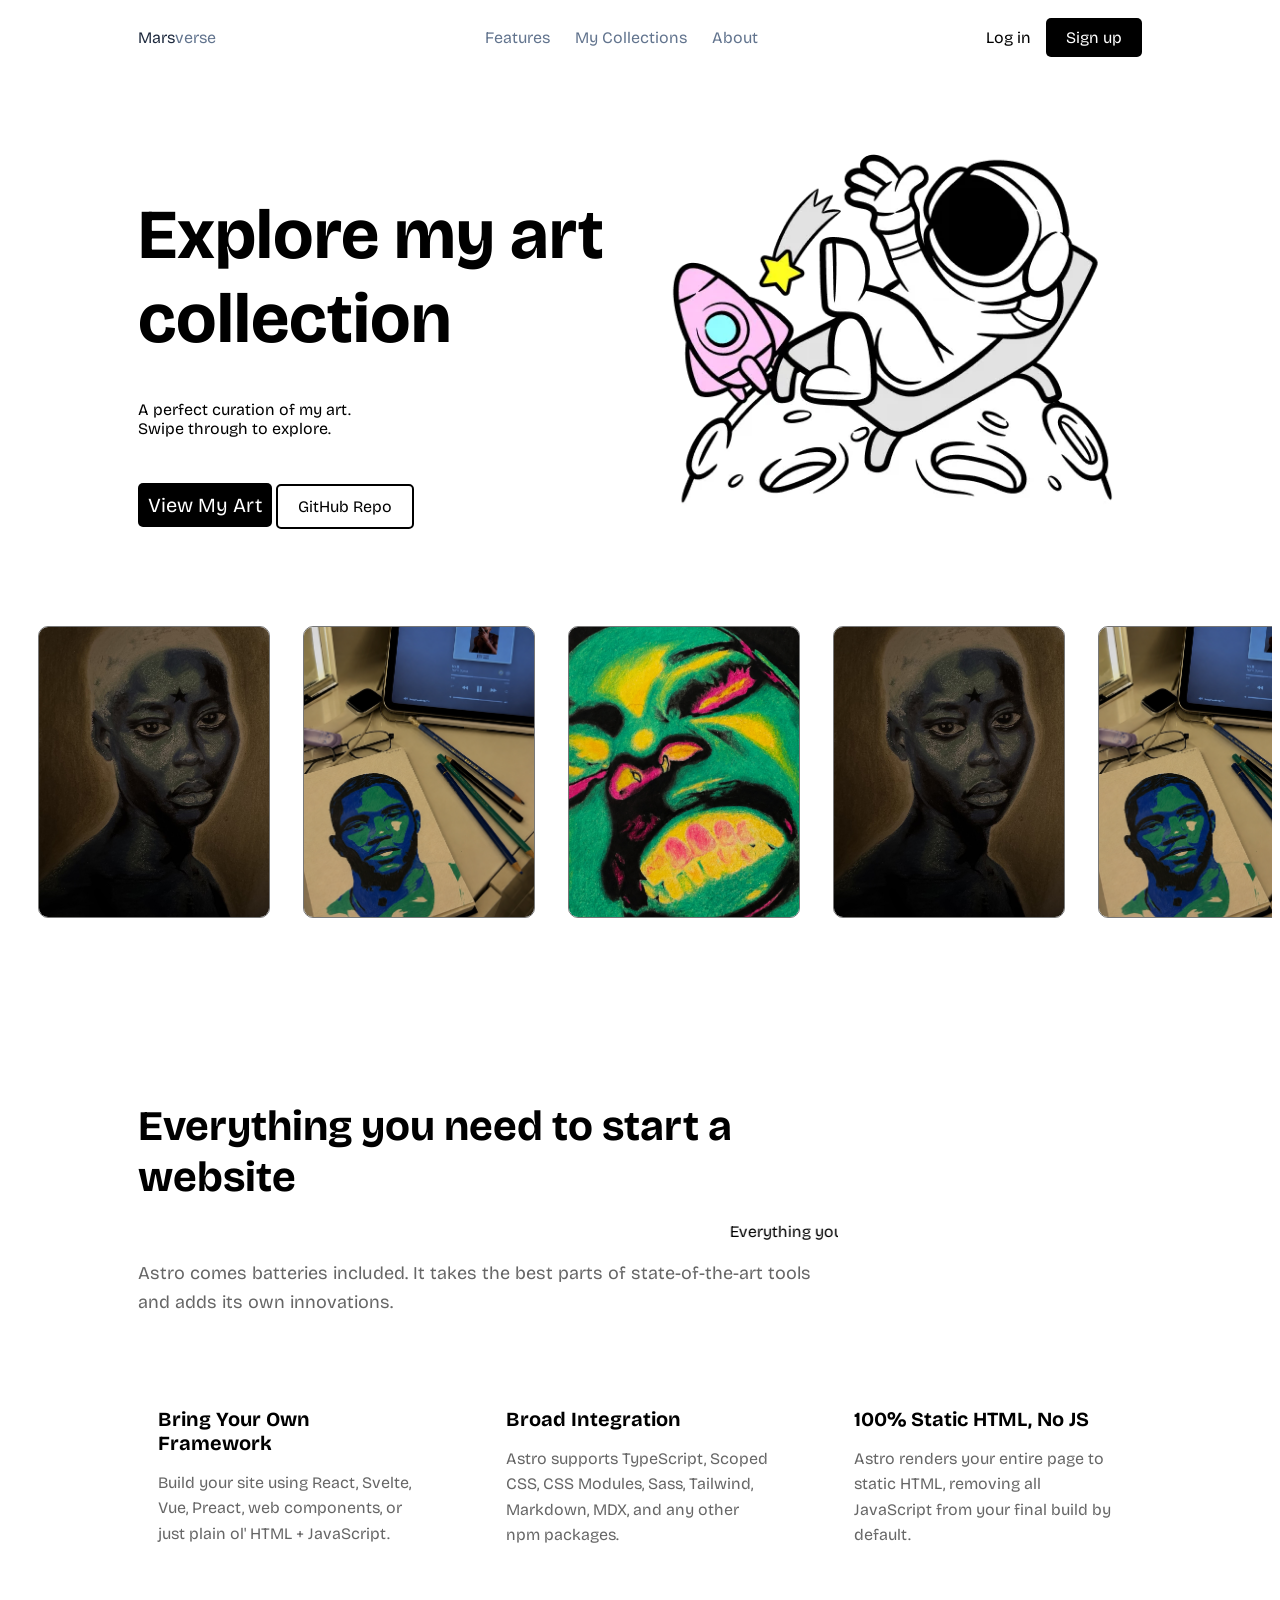
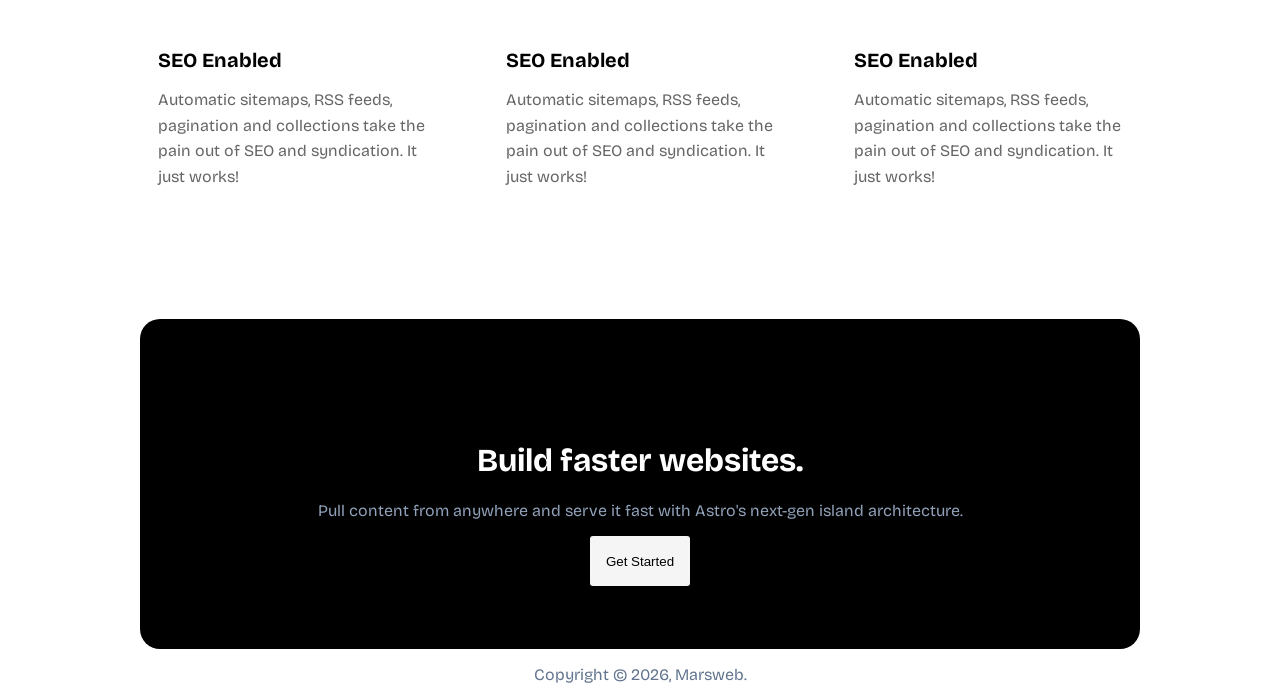
==== index.html @ c3df5ff9 "mycommit" ====
<head>
    <meta charset="UTF-8">
    <meta name="viewport" content="width=device-width, initial-scale=1.0">

    <title>My Art Gallery</title>

    <link rel="stylesheet" href="style.css">

    <link rel="preconnect" href="https://fonts.googleapis.com">
    <link rel="preconnect" href="https://fonts.gstatic.com" crossorigin>
    <link
        href="https://fonts.googleapis.com/css2?family=Bricolage+Grotesque:opsz,wght@12..96,200..800&display=swap"
        rel="stylesheet"
    >
</head>
  

<body>

    <nav class="navbar">
        <div class="Logo">
            <span class="astro">Mars</span><span class="ship">verse</span>


        </div>
        <ul class="nav-links">
            <li><a href="#">Features</a></li>
            <li><a href="collections.html">My Collections</a></li>
            <li><a href="#">About</a></li>
        </ul>

        <div class="Buttons">
            <a href="#" class="login">Log in</a>
            <a href="#" class="Signup">Sign up</a>

        </div>
    </nav>

    <div class="second">
        <h1> Explore my art collection</h1>
        <p>
            A perfect curation of my art. <br> Swipe through to explore.
        </p>


        <div class="secondbutton">
            <a href="#" class="Download">View My Art</a>
            <a href="#" class="GitHub">GitHub Repo</a>
        </div>

        


        <div class="image">
            <img src="hero.DlKDY3ml_Z23dT8W.webp">
        </div>

    </div>
<div class="carousel">
        <div class="image-container">
            <img src="IMG_1.jpeg">
            <img src="IMG_2.png">
            <img src="IMG_3.png">

            <img src="IMG_1.jpeg">
            <img src="IMG_2.png">
            <img src="IMG_3.png">
        </div>
          
    </div>
<section class="features">
    <div class="features-header">
        <h1>Everything you need to start a website</h1>
 <marquee>Everything you need to start a website</marquee>

        <p>
            Astro comes batteries included. It takes the best parts of
            state-of-the-art tools and adds its own innovations.
        </p>
    </div>

    <div class="features-grid">
        <div class="feature-card">
            <h3>Bring Your Own Framework</h3>
            <p>
                Build your site using React, Svelte, Vue, Preact,
                web components, or just plain ol' HTML + JavaScript.
            </p>
        </div>

        <div class="feature-card">
            <h3>Broad Integration</h3>
            <p>
                Astro supports TypeScript, Scoped CSS, CSS Modules,
                Sass, Tailwind, Markdown, MDX, and any other npm packages.
            </p>
        </div>

        <div class="feature-card">
            <h3>100% Static HTML, No JS</h3>
            <p>
                Astro renders your entire page to static HTML,
                removing all JavaScript from your final build by default.
            </p>
        </div>

        <div class="feature-card">
            <h3>SEO Enabled</h3>
            <p>
                Automatic sitemaps, RSS feeds, pagination and collections
                take the pain out of SEO and syndication. It just works!
            </p>
        </div>

        <div class="feature-card">
            <h3>SEO Enabled</h3>
            <p>
                Automatic sitemaps, RSS feeds, pagination and collections
                take the pain out of SEO and syndication. It just works!
            </p>
        </div>

        <div class="feature-card">
            <h3>SEO Enabled</h3>
            <p>
                Automatic sitemaps, RSS feeds, pagination and collections
                take the pain out of SEO and syndication. It just works!
            </p>
        </div>
    </div>
</section>

<div class="container">
    <div class="fourth">
        <h1> Build faster websites.</h1>
        <p class="p"> Pull content from anywhere and serve it fast with Astro's next-gen island architecture.</p>

        <div class="button4">
            <button style=" background-color:whitesmoke; color: black
            ; height: 50px; width: 100px; border: none; border-radius: 3px;">Get Started</button>
        </div>
    </div>


</div>













<footer>
    <p class="footer"> Copyright &copy; 2026, Marsweb.</p>
</footer>

</body>
</body>

</html>
---- style.css ----
/* @font-face {
    font-family: 'Bricolage Grotesque';
    src: url('bricolage-grotesque\ \(1\).zip');
} */




body {
    font-family: "Bricolage Grotesque", sans-serif;
}


.second {
    display: grid;
    padding: 60px 130px;
    grid-template-columns: 1fr 1fr;
    align-items: center;
}


.navbar {
    display: flex;
    padding: 10px 130px;
    justify-content: space-between;
    align-items: center;
    color: oklch(0.21 0.034 264.665);

}

.nav-links {
    list-style: none;
    display: flex;
    gap: 25px;
    margin: 10;
}

.nav-links a {
    color: oklch(0.554 0.046 257.417);
    text-decoration: none;
}

.nav-links a:hover {
    color: oklch(0.21 0.034 264.665);
}

.astro {
    color: oklch(0.279 0.041 260.031);
}

.ship {
    color: oklch(0.554 0.046 257.417);
}

.Buttons {
    display: flex;
    align-items: center;
    gap: 15px;
}

.Buttons a {
    text-decoration: none;
}

.Signup {
    background-color: black;
    color: white;
    border-radius: 5px;
    padding: 10px 20px;

}

.login {
    color: black;
}

.image {
    display: flex;
    justify-content: flex-end;
    border-radius: 25px;

}

.secondbutton {
    text-decoration: none;

}

.Download {
    color: white;
    font-size: 20px;
    background-color: black;
    padding: 10px;
    border-radius: 5px;
    text-decoration: none;
}

.GitHub {
    color: black;
    background-color: white;
    border: 2px solid black;
    border-radius: 5px;
    text-decoration: none;
    padding: 11px 20px;

}

.Download:hover {

    background-color: rgb(18, 25, 49);
}

.second h1 {
    grid-column: 1;
    font-size: 70px;
    margin-bottom: 0px;
}

.second p {
    grid-column: 1;
    margin-top: 0;
}

.secondbutton {
    grid-column: 1;
}

.image {
    grid-column: 2;
    grid-row: 1 / 4;
}

.image img {
    width: 100%;
    max-width: 550px;
}


/* Heading and introduction */
.features-header {
    max-width: 700px;
    margin-bottom: 50px;
}

.features-header h1 {
    font-size: 42px;
    line-height: 1.2;
    margin-bottom: 20px;
}

.features-header p {
    font-size: 18px;
    line-height: 1.6;
    color: #666;
}

/* Three-column grid */
.features-grid {
    display: grid;
    grid-template-columns: repeat(3, 1fr);
    gap: 40px;
}

/* Individual cards */
.feature-card {
    padding: 20px;
}

.feature-card h3 {
    font-size: 20px;
    margin-bottom: 15px;
}

.feature-card p {
    font-size: 16px;
    line-height: 1.6;
    color: #666;
    margin: 0;
}


/* Tablet */
@media (max-width: 900px) {
    .features {
        padding: 50px 40px;
    }

    .features-grid {
        grid-template-columns: repeat(2, 1fr);
    }
}


/* Mobile */
@media (max-width: 600px) {
    .features {
        padding: 40px 20px;
    }

    .features-grid {
        grid-template-columns: 1fr;
        gap: 20px;
    }

    .features-header h1 {
        font-size: 32px;
    }
}


.fourth {
    background-color: black;
    color: white;
    border-radius: 20px;
    border: 50px;
    padding: 100px;
    width: 800px;
    height: 130px;
    text-align: center;
    justify-content: center;
    align-items: center;


}

.p {
    color: oklch(0.704 0.04 256.788)
}


/* .button4{ 
     background-color: white;
    color:black;
    border-radius: 5px;
    padding: 10px 20px;
    
    

} */
.container {
    justify-content: center;
    align-items: center;
    margin-top: 50px;
    display: flex;

}
.features{
    padding: 60px 130px;
}

.footer{
    color:oklch(0.554 0.046 257.417);
    text-align: center;
}






.carousel {
width: auto;
height: 350px;
/* background: blue; */
padding: 30px;
overflow: hidden;
border-radius: 5px;
/* box-shadow: 0 20px 25px rgba(255, 255, 255, 0.566); */

/* center the carousel */
/* margin: 0 auto; */
}

.image-container {
display: grid; 
grid-auto-flow: column;
grid-auto-columns: 230px; 
gap: 35px;


animation: animation 12s linear infinite;
}

.image-container img {
width: 230px;
height: 290px;
object-fit: cover;
border-radius: 10px;
border: 1px solid #777;
}

@keyframes animation {
from {
transform: translateX(0);
}

to {
transform: translateX(-1095px);
}
}
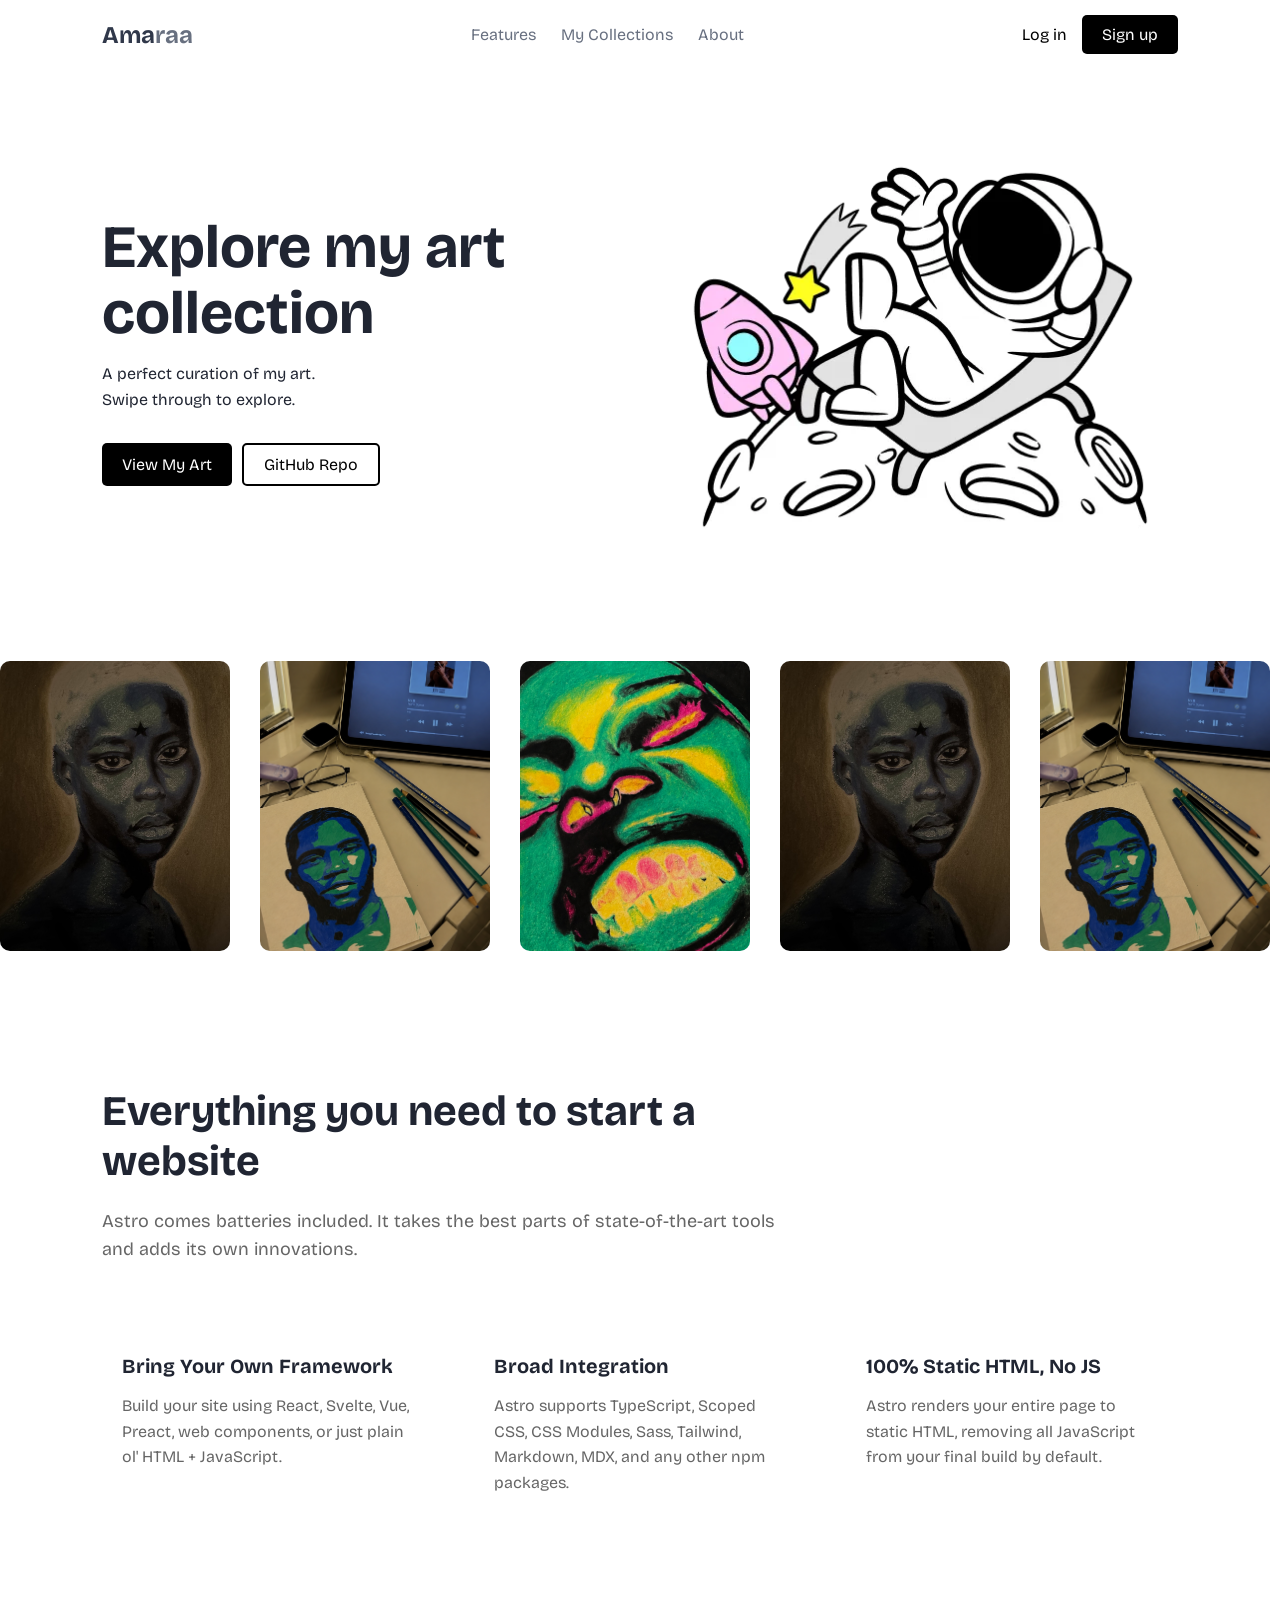
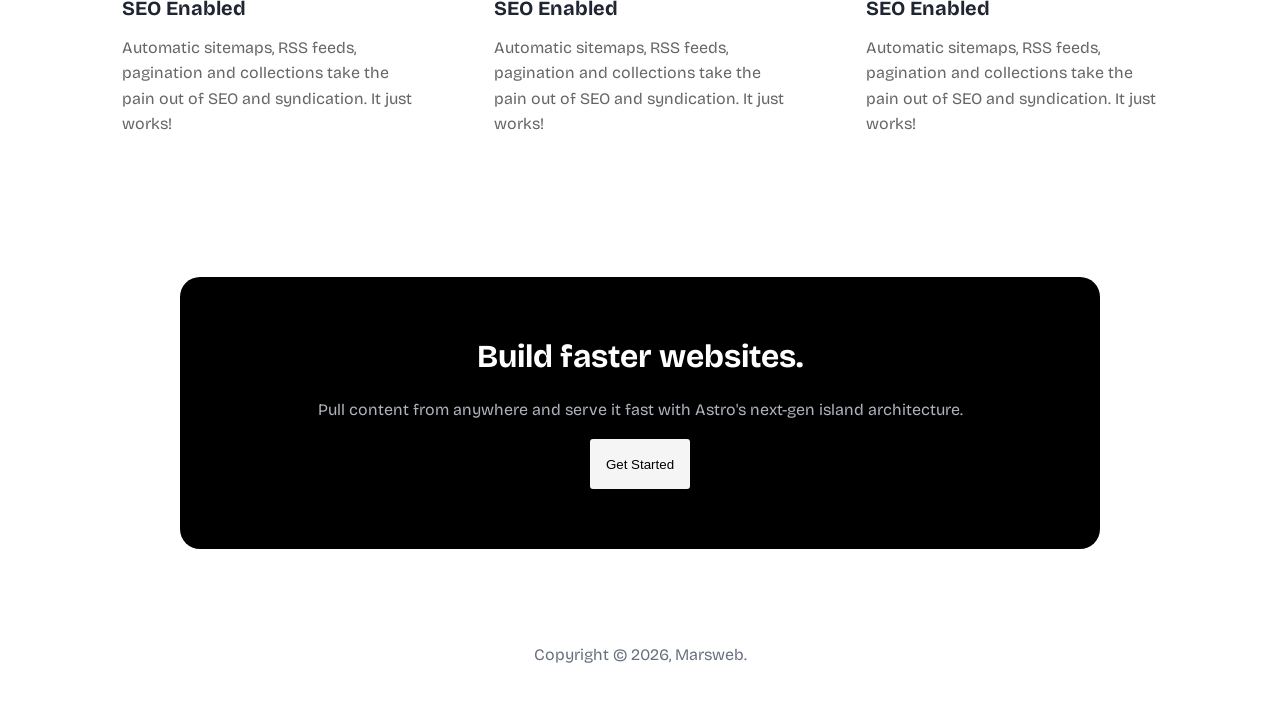
==== commit 5cb21e1c: "fixed mobile responsivness" ====
--- a/index.html
+++ b/index.html
@@ -1,3 +1,6 @@
+<!DOCTYPE html>
+<html lang="en">
+
 <head>
     <meta charset="UTF-8">
     <meta name="viewport" content="width=device-width, initial-scale=1.0">
@@ -8,159 +11,308 @@
 
     <link rel="preconnect" href="https://fonts.googleapis.com">
     <link rel="preconnect" href="https://fonts.gstatic.com" crossorigin>
+
     <link
         href="https://fonts.googleapis.com/css2?family=Bricolage+Grotesque:opsz,wght@12..96,200..800&display=swap"
-        rel="stylesheet"
-    >
+        rel="stylesheet">
 </head>
-  
 
 <body>
 
+
+    <!-- NAVBAR -->
+
     <nav class="navbar">
+
         <div class="Logo">
-            <span class="astro">Mars</span><span class="ship">verse</span>
-
-
-        </div>
+            <span class="astro">Ama</span><span class="ship">raa</span>
+        </div>
+
+
+        <!-- Mobile menu button -->
+
+        <input type="checkbox" id="menu">
+
+        <label for="menu" class="menu-icon">
+
+            <svg
+                xmlns="http://www.w3.org/2000/svg"
+                viewBox="0 0 24 24"
+                fill="currentColor">
+
+                <path d="M16 18V20H5V18H16ZM21 11V13H3V11H21ZM19 4V6H8V4H19Z">
+                </path>
+
+            </svg>
+
+        </label>
+
+
         <ul class="nav-links">
-            <li><a href="#">Features</a></li>
-            <li><a href="collections.html">My Collections</a></li>
-            <li><a href="#">About</a></li>
+
+            <li>
+                <a href="#">Features</a>
+            </li>
+
+            <li>
+                <a href="collections.html">My Collections</a>
+            </li>
+
+            <li>
+                <a href="#">About</a>
+            </li>
+
         </ul>
 
+
         <div class="Buttons">
-            <a href="#" class="login">Log in</a>
-            <a href="#" class="Signup">Sign up</a>
-
-        </div>
+
+            <a href="#" class="login">
+                Log in
+            </a>
+
+            <a href="#" class="Signup">
+                Sign up
+            </a>
+
+        </div>
+
     </nav>
 
+
+
+    <!-- HERO SECTION -->
+
     <div class="second">
-        <h1> Explore my art collection</h1>
-        <p>
-            A perfect curation of my art. <br> Swipe through to explore.
+
+        <div class="hero-text">
+
+            <h1>
+                Explore my art collection
+            </h1>
+
+            <p>
+                A perfect curation of my art.
+                <br>
+                Swipe through to explore.
+            </p>
+
+
+            <div class="secondbutton">
+
+                <a href="#" class="Download">
+                    View My Art
+                </a>
+
+                <a href="#" class="GitHub">
+                    GitHub Repo
+                </a>
+
+            </div>
+
+        </div>
+
+
+        <div class="image">
+
+            <img
+                src="hero.DlKDY3ml_Z23dT8W.webp"
+                alt="My artwork">
+
+        </div>
+
+    </div>
+
+
+
+    <!-- ART CAROUSEL -->
+
+    <div class="carousel">
+
+        <div class="image-container">
+
+            <img
+                src="IMG_1.jpeg"
+                alt="Artwork 1">
+
+            <img
+                src="IMG_2.png"
+                alt="Artwork 2">
+
+            <img
+                src="IMG_3.png"
+                alt="Artwork 3">
+
+            <img
+                src="IMG_1.jpeg"
+                alt="Artwork 1">
+
+            <img
+                src="IMG_2.png"
+                alt="Artwork 2">
+
+            <img
+                src="IMG_3.png"
+                alt="Artwork 3">
+
+        </div>
+
+    </div>
+
+
+
+    <!-- FEATURES SECTION -->
+
+    <section class="features">
+
+        <div class="features-header">
+
+            <h1>
+                Everything you need to start a website
+            </h1>
+
+            <p>
+                Astro comes batteries included.
+                It takes the best parts of state-of-the-art tools
+                and adds its own innovations.
+            </p>
+
+        </div>
+
+
+        <div class="features-grid">
+
+
+            <div class="feature-card">
+
+                <h3>
+                    Bring Your Own Framework
+                </h3>
+
+                <p>
+                    Build your site using React, Svelte, Vue, Preact,
+                    web components, or just plain ol' HTML + JavaScript.
+                </p>
+
+            </div>
+
+
+            <div class="feature-card">
+
+                <h3>
+                    Broad Integration
+                </h3>
+
+                <p>
+                    Astro supports TypeScript, Scoped CSS, CSS Modules,
+                    Sass, Tailwind, Markdown, MDX, and any other npm packages.
+                </p>
+
+            </div>
+
+
+            <div class="feature-card">
+
+                <h3>
+                    100% Static HTML, No JS
+                </h3>
+
+                <p>
+                    Astro renders your entire page to static HTML,
+                    removing all JavaScript from your final build by default.
+                </p>
+
+            </div>
+
+
+            <div class="feature-card">
+
+                <h3>
+                    SEO Enabled
+                </h3>
+
+                <p>
+                    Automatic sitemaps, RSS feeds, pagination and collections
+                    take the pain out of SEO and syndication. It just works!
+                </p>
+
+            </div>
+
+
+            <div class="feature-card">
+
+                <h3>
+                    SEO Enabled
+                </h3>
+
+                <p>
+                    Automatic sitemaps, RSS feeds, pagination and collections
+                    take the pain out of SEO and syndication. It just works!
+                </p>
+
+            </div>
+
+
+            <div class="feature-card">
+
+                <h3>
+                    SEO Enabled
+                </h3>
+
+                <p>
+                    Automatic sitemaps, RSS feeds, pagination and collections
+                    take the pain out of SEO and syndication. It just works!
+                </p>
+
+            </div>
+
+        </div>
+
+    </section>
+
+
+
+    <!-- BLACK SECTION -->
+
+    <div class="container">
+
+        <div class="fourth">
+
+            <h1>
+                Build faster websites.
+            </h1>
+
+            <p class="p">
+                Pull content from anywhere and serve it fast
+                with Astro's next-gen island architecture.
+            </p>
+
+
+            <div class="button4">
+
+                <button>
+                    Get Started
+                </button>
+
+            </div>
+
+        </div>
+
+    </div>
+
+
+
+    <!-- FOOTER -->
+
+    <footer>
+
+        <p class="footer">
+            Copyright &copy; 2026, Marsweb.
         </p>
 
-
-        <div class="secondbutton">
-            <a href="#" class="Download">View My Art</a>
-            <a href="#" class="GitHub">GitHub Repo</a>
-        </div>
-
-        
-
-
-        <div class="image">
-            <img src="hero.DlKDY3ml_Z23dT8W.webp">
-        </div>
-
-    </div>
-<div class="carousel">
-        <div class="image-container">
-            <img src="IMG_1.jpeg">
-            <img src="IMG_2.png">
-            <img src="IMG_3.png">
-
-            <img src="IMG_1.jpeg">
-            <img src="IMG_2.png">
-            <img src="IMG_3.png">
-        </div>
-          
-    </div>
-<section class="features">
-    <div class="features-header">
-        <h1>Everything you need to start a website</h1>
- <marquee>Everything you need to start a website</marquee>
-
-        <p>
-            Astro comes batteries included. It takes the best parts of
-            state-of-the-art tools and adds its own innovations.
-        </p>
-    </div>
-
-    <div class="features-grid">
-        <div class="feature-card">
-            <h3>Bring Your Own Framework</h3>
-            <p>
-                Build your site using React, Svelte, Vue, Preact,
-                web components, or just plain ol' HTML + JavaScript.
-            </p>
-        </div>
-
-        <div class="feature-card">
-            <h3>Broad Integration</h3>
-            <p>
-                Astro supports TypeScript, Scoped CSS, CSS Modules,
-                Sass, Tailwind, Markdown, MDX, and any other npm packages.
-            </p>
-        </div>
-
-        <div class="feature-card">
-            <h3>100% Static HTML, No JS</h3>
-            <p>
-                Astro renders your entire page to static HTML,
-                removing all JavaScript from your final build by default.
-            </p>
-        </div>
-
-        <div class="feature-card">
-            <h3>SEO Enabled</h3>
-            <p>
-                Automatic sitemaps, RSS feeds, pagination and collections
-                take the pain out of SEO and syndication. It just works!
-            </p>
-        </div>
-
-        <div class="feature-card">
-            <h3>SEO Enabled</h3>
-            <p>
-                Automatic sitemaps, RSS feeds, pagination and collections
-                take the pain out of SEO and syndication. It just works!
-            </p>
-        </div>
-
-        <div class="feature-card">
-            <h3>SEO Enabled</h3>
-            <p>
-                Automatic sitemaps, RSS feeds, pagination and collections
-                take the pain out of SEO and syndication. It just works!
-            </p>
-        </div>
-    </div>
-</section>
-
-<div class="container">
-    <div class="fourth">
-        <h1> Build faster websites.</h1>
-        <p class="p"> Pull content from anywhere and serve it fast with Astro's next-gen island architecture.</p>
-
-        <div class="button4">
-            <button style=" background-color:whitesmoke; color: black
-            ; height: 50px; width: 100px; border: none; border-radius: 3px;">Get Started</button>
-        </div>
-    </div>
-
-
-</div>
-
-
-
-
-
-
-
-
-
-
-
-
-
-<footer>
-    <p class="footer"> Copyright &copy; 2026, Marsweb.</p>
-</footer>
+    </footer>
+
 
 </body>
-</body>
 
 </html>
--- a/style.css
+++ b/style.css
@@ -1,302 +1,639 @@
-/* @font-face {
-    font-family: 'Bricolage Grotesque';
-    src: url('bricolage-grotesque\ \(1\).zip');
-} */
-
-
-
-
 body {
     font-family: "Bricolage Grotesque", sans-serif;
-}
-
+    margin: 0;
+    color: #202532;
+}
+
+
+/* =========================
+   NAVBAR
+========================= */
+
+.navbar {
+    display: flex;
+    justify-content: space-between;
+    align-items: center;
+
+    padding: 15px 8%;
+}
+
+.Logo {
+    font-size: 24px;
+    font-weight: bold;
+}
+
+.astro {
+    color: #30384a;
+}
+
+.ship {
+    color: #687080;
+}
+
+
+.nav-links {
+    display: flex;
+
+    gap: 25px;
+
+    list-style: none;
+
+    margin: 0;
+    padding: 0;
+}
+
+.nav-links a {
+    color: #687080;
+    text-decoration: none;
+}
+
+.nav-links a:hover {
+    color: black;
+}
+
+
+.Buttons {
+    display: flex;
+
+    align-items: center;
+
+    gap: 15px;
+}
+
+.Buttons a {
+    text-decoration: none;
+}
+
+.login {
+    color: black;
+}
+
+.Signup {
+    background-color: black;
+
+    color: white;
+
+    padding: 10px 20px;
+
+    border-radius: 5px;
+}
+
+
+/* MOBILE MENU ICON */
+
+#menu {
+    display: none;
+}
+
+.menu-icon {
+    display: none;
+
+    color: black;
+
+    cursor: pointer;
+}
+
+.menu-icon svg {
+    width: 30px;
+    height: 30px;
+}
+
+
+
+/* =========================
+   HERO SECTION
+========================= */
 
 .second {
     display: grid;
-    padding: 60px 130px;
+
     grid-template-columns: 1fr 1fr;
+
     align-items: center;
-}
-
-
-.navbar {
+
+    gap: 40px;
+
+    padding: 70px 8%;
+}
+
+
+.second h1 {
+    font-size: 60px;
+
+    line-height: 1.1;
+
+    margin: 0;
+}
+
+
+.second p {
+    margin: 15px 0 30px;
+
+    line-height: 1.6;
+}
+
+
+.secondbutton {
     display: flex;
-    padding: 10px 130px;
-    justify-content: space-between;
-    align-items: center;
-    color: oklch(0.21 0.034 264.665);
-
-}
-
-.nav-links {
-    list-style: none;
-    display: flex;
-    gap: 25px;
-    margin: 10;
-}
-
-.nav-links a {
-    color: oklch(0.554 0.046 257.417);
+
+    gap: 10px;
+
+    flex-wrap: wrap;
+}
+
+
+.Download {
+    color: white;
+
+    background-color: black;
+
+    padding: 12px 20px;
+
+    border-radius: 5px;
+
     text-decoration: none;
 }
 
-.nav-links a:hover {
-    color: oklch(0.21 0.034 264.665);
-}
-
-.astro {
-    color: oklch(0.279 0.041 260.031);
-}
-
-.ship {
-    color: oklch(0.554 0.046 257.417);
-}
-
-.Buttons {
-    display: flex;
-    align-items: center;
-    gap: 15px;
-}
-
-.Buttons a {
+
+.GitHub {
+    color: black;
+
+    background-color: white;
+
+    border: 2px solid black;
+
+    border-radius: 5px;
+
+    padding: 10px 20px;
+
     text-decoration: none;
 }
 
-.Signup {
+
+.Download:hover {
+    background-color: #121931;
+}
+
+
+.GitHub:hover {
     background-color: black;
+
     color: white;
-    border-radius: 5px;
-    padding: 10px 20px;
-
-}
-
-.login {
-    color: black;
-}
+}
+
 
 .image {
     display: flex;
-    justify-content: flex-end;
-    border-radius: 25px;
-
-}
-
-.secondbutton {
-    text-decoration: none;
-
-}
-
-.Download {
-    color: white;
-    font-size: 20px;
-    background-color: black;
-    padding: 10px;
-    border-radius: 5px;
-    text-decoration: none;
-}
-
-.GitHub {
-    color: black;
-    background-color: white;
-    border: 2px solid black;
-    border-radius: 5px;
-    text-decoration: none;
-    padding: 11px 20px;
-
-}
-
-.Download:hover {
-
-    background-color: rgb(18, 25, 49);
-}
-
-.second h1 {
-    grid-column: 1;
-    font-size: 70px;
-    margin-bottom: 0px;
-}
-
-.second p {
-    grid-column: 1;
-    margin-top: 0;
-}
-
-.secondbutton {
-    grid-column: 1;
-}
-
-.image {
-    grid-column: 2;
-    grid-row: 1 / 4;
-}
+
+    justify-content: center;
+}
+
 
 .image img {
     width: 100%;
+
     max-width: 550px;
-}
-
-
-/* Heading and introduction */
+
+    border-radius: 25px;
+}
+
+
+
+/* =========================
+   ART CAROUSEL
+========================= */
+
+.carousel {
+    width: 100%;
+
+    overflow: hidden;
+
+    padding: 30px 0;
+}
+
+
+.image-container {
+    display: grid;
+
+    grid-auto-flow: column;
+
+    grid-auto-columns: 230px;
+
+    gap: 30px;
+
+    animation: animation 12s linear infinite;
+}
+
+
+.image-container img {
+    width: 230px;
+
+    height: 290px;
+
+    object-fit: cover;
+
+    border-radius: 10px;
+}
+
+
+@keyframes animation {
+
+    from {
+        transform: translateX(0);
+    }
+
+    to {
+        transform: translateX(-1095px);
+    }
+
+}
+
+
+
+/* =========================
+   FEATURES
+========================= */
+
+.features {
+    padding: 70px 8%;
+}
+
+
 .features-header {
     max-width: 700px;
+
     margin-bottom: 50px;
 }
+
 
 .features-header h1 {
     font-size: 42px;
+
     line-height: 1.2;
+
     margin-bottom: 20px;
 }
+
 
 .features-header p {
     font-size: 18px;
+
     line-height: 1.6;
+
     color: #666;
 }
 
-/* Three-column grid */
+
 .features-grid {
     display: grid;
+
     grid-template-columns: repeat(3, 1fr);
+
     gap: 40px;
 }
 
-/* Individual cards */
+
 .feature-card {
     padding: 20px;
 }
 
+
 .feature-card h3 {
     font-size: 20px;
+
     margin-bottom: 15px;
 }
+
 
 .feature-card p {
     font-size: 16px;
+
     line-height: 1.6;
+
     color: #666;
+
     margin: 0;
 }
 
 
-/* Tablet */
+
+/* =========================
+   BLACK SECTION
+========================= */
+
+.container {
+    display: flex;
+
+    justify-content: center;
+
+    padding: 50px 8%;
+}
+
+
+.fourth {
+    background-color: black;
+
+    color: white;
+
+    width: 100%;
+
+    max-width: 800px;
+
+    padding: 60px;
+
+    border-radius: 20px;
+
+    text-align: center;
+}
+
+
+.fourth h1 {
+    margin-top: 0;
+}
+
+
+.p {
+    color: #aeb3bd;
+
+    line-height: 1.6;
+}
+
+
+.button4 button {
+    background-color: whitesmoke;
+
+    color: black;
+
+    height: 50px;
+
+    width: 100px;
+
+    border: none;
+
+    border-radius: 3px;
+
+    cursor: pointer;
+}
+
+
+.button4 button:hover {
+    background-color: #dddddd;
+}
+
+
+
+/* =========================
+   FOOTER
+========================= */
+
+.footer {
+    color: #687080;
+
+    text-align: center;
+
+    padding: 30px;
+}
+
+
+
+/* =========================
+   TABLET
+========================= */
+
 @media (max-width: 900px) {
+
+    .navbar {
+        padding: 15px 5%;
+    }
+
+    .nav-links {
+        gap: 15px;
+    }
+
+
+    /* HERO */
+
+    .second {
+        padding: 50px 5%;
+
+        gap: 25px;
+    }
+
+    .second h1 {
+        font-size: 45px;
+    }
+
+
+    /* FEATURES */
+
     .features {
-        padding: 50px 40px;
+        padding: 50px 5%;
     }
 
     .features-grid {
         grid-template-columns: repeat(2, 1fr);
-    }
-}
-
-
-/* Mobile */
+
+        gap: 25px;
+    }
+
+
+    /* BLACK SECTION */
+
+    .container {
+        padding: 40px 5%;
+    }
+
+    .fourth {
+        padding: 50px 30px;
+    }
+
+}
+
+
+
+/* =========================
+   MOBILE
+========================= */
+
 @media (max-width: 600px) {
+
+    /* NAVBAR */
+
+    .navbar {
+        position: relative;
+
+        flex-direction: row;
+
+        padding: 15px 20px;
+    }
+
+
+    .menu-icon {
+        display: block;
+    }
+
+
+    .Buttons {
+        display: none;
+    }
+
+
+    .nav-links {
+        display: none;
+
+        position: absolute;
+
+        top: 65px;
+
+        left: 0;
+
+        width: 100%;
+
+        background-color: white;
+
+        flex-direction: column;
+
+        align-items: center;
+
+        padding: 20px 0;
+
+        gap: 20px;
+
+        box-shadow: 0 5px 15px rgba(0, 0, 0, 0.1);
+
+        z-index: 10;
+    }
+
+
+    #menu:checked ~ .nav-links {
+        display: flex;
+    }
+
+
+
+    /* HERO */
+
+    .second {
+        grid-template-columns: 1fr;
+
+        text-align: center;
+
+        padding: 40px 20px;
+    }
+
+
+    .second h1 {
+        font-size: 40px;
+    }
+
+
+    .second p {
+        font-size: 16px;
+    }
+
+
+    .secondbutton {
+        justify-content: center;
+    }
+
+
+    .image {
+        margin-top: 20px;
+    }
+
+
+    .image img {
+        width: 100%;
+    }
+
+
+
+    /* CAROUSEL */
+
+    .carousel {
+        padding: 20px 0;
+    }
+
+
+    .image-container {
+        grid-auto-columns: 180px;
+
+        gap: 15px;
+    }
+
+
+    .image-container img {
+        width: 180px;
+
+        height: 230px;
+    }
+
+
+
+    /* FEATURES */
+
     .features {
         padding: 40px 20px;
     }
 
+
+    .features-header {
+        margin-bottom: 30px;
+    }
+
+
+    .features-header h1 {
+        font-size: 32px;
+    }
+
+
+    .features-header p {
+        font-size: 16px;
+    }
+
+
     .features-grid {
         grid-template-columns: 1fr;
-        gap: 20px;
-    }
-
-    .features-header h1 {
-        font-size: 32px;
-    }
-}
-
-
-.fourth {
-    background-color: black;
-    color: white;
-    border-radius: 20px;
-    border: 50px;
-    padding: 100px;
-    width: 800px;
-    height: 130px;
-    text-align: center;
-    justify-content: center;
-    align-items: center;
-
-
-}
-
-.p {
-    color: oklch(0.704 0.04 256.788)
-}
-
-
-/* .button4{ 
-     background-color: white;
-    color:black;
-    border-radius: 5px;
-    padding: 10px 20px;
-    
-    
-
-} */
-.container {
-    justify-content: center;
-    align-items: center;
-    margin-top: 50px;
-    display: flex;
-
-}
-.features{
-    padding: 60px 130px;
-}
-
-.footer{
-    color:oklch(0.554 0.046 257.417);
-    text-align: center;
-}
-
-
-
-
-
-
-.carousel {
-width: auto;
-height: 350px;
-/* background: blue; */
-padding: 30px;
-overflow: hidden;
-border-radius: 5px;
-/* box-shadow: 0 20px 25px rgba(255, 255, 255, 0.566); */
-
-/* center the carousel */
-/* margin: 0 auto; */
-}
-
-.image-container {
-display: grid; 
-grid-auto-flow: column;
-grid-auto-columns: 230px; 
-gap: 35px;
-
-
-animation: animation 12s linear infinite;
-}
-
-.image-container img {
-width: 230px;
-height: 290px;
-object-fit: cover;
-border-radius: 10px;
-border: 1px solid #777;
-}
-
-@keyframes animation {
-from {
-transform: translateX(0);
-}
-
-to {
-transform: translateX(-1095px);
-}
-}
-
-
+
+        gap: 15px;
+    }
+
+
+    .feature-card {
+        padding: 10px;
+    }
+
+
+
+    /* BLACK SECTION */
+
+    .container {
+        padding: 30px 20px;
+    }
+
+
+    .fourth {
+        padding: 40px 20px;
+    }
+
+
+    .fourth h1 {
+        font-size: 30px;
+    }
+
+
+    .fourth p {
+        font-size: 15px;
+    }
+
+
+
+    /* FOOTER */
+
+    .footer {
+        font-size: 14px;
+
+        padding: 20px;
+    }
+
+}
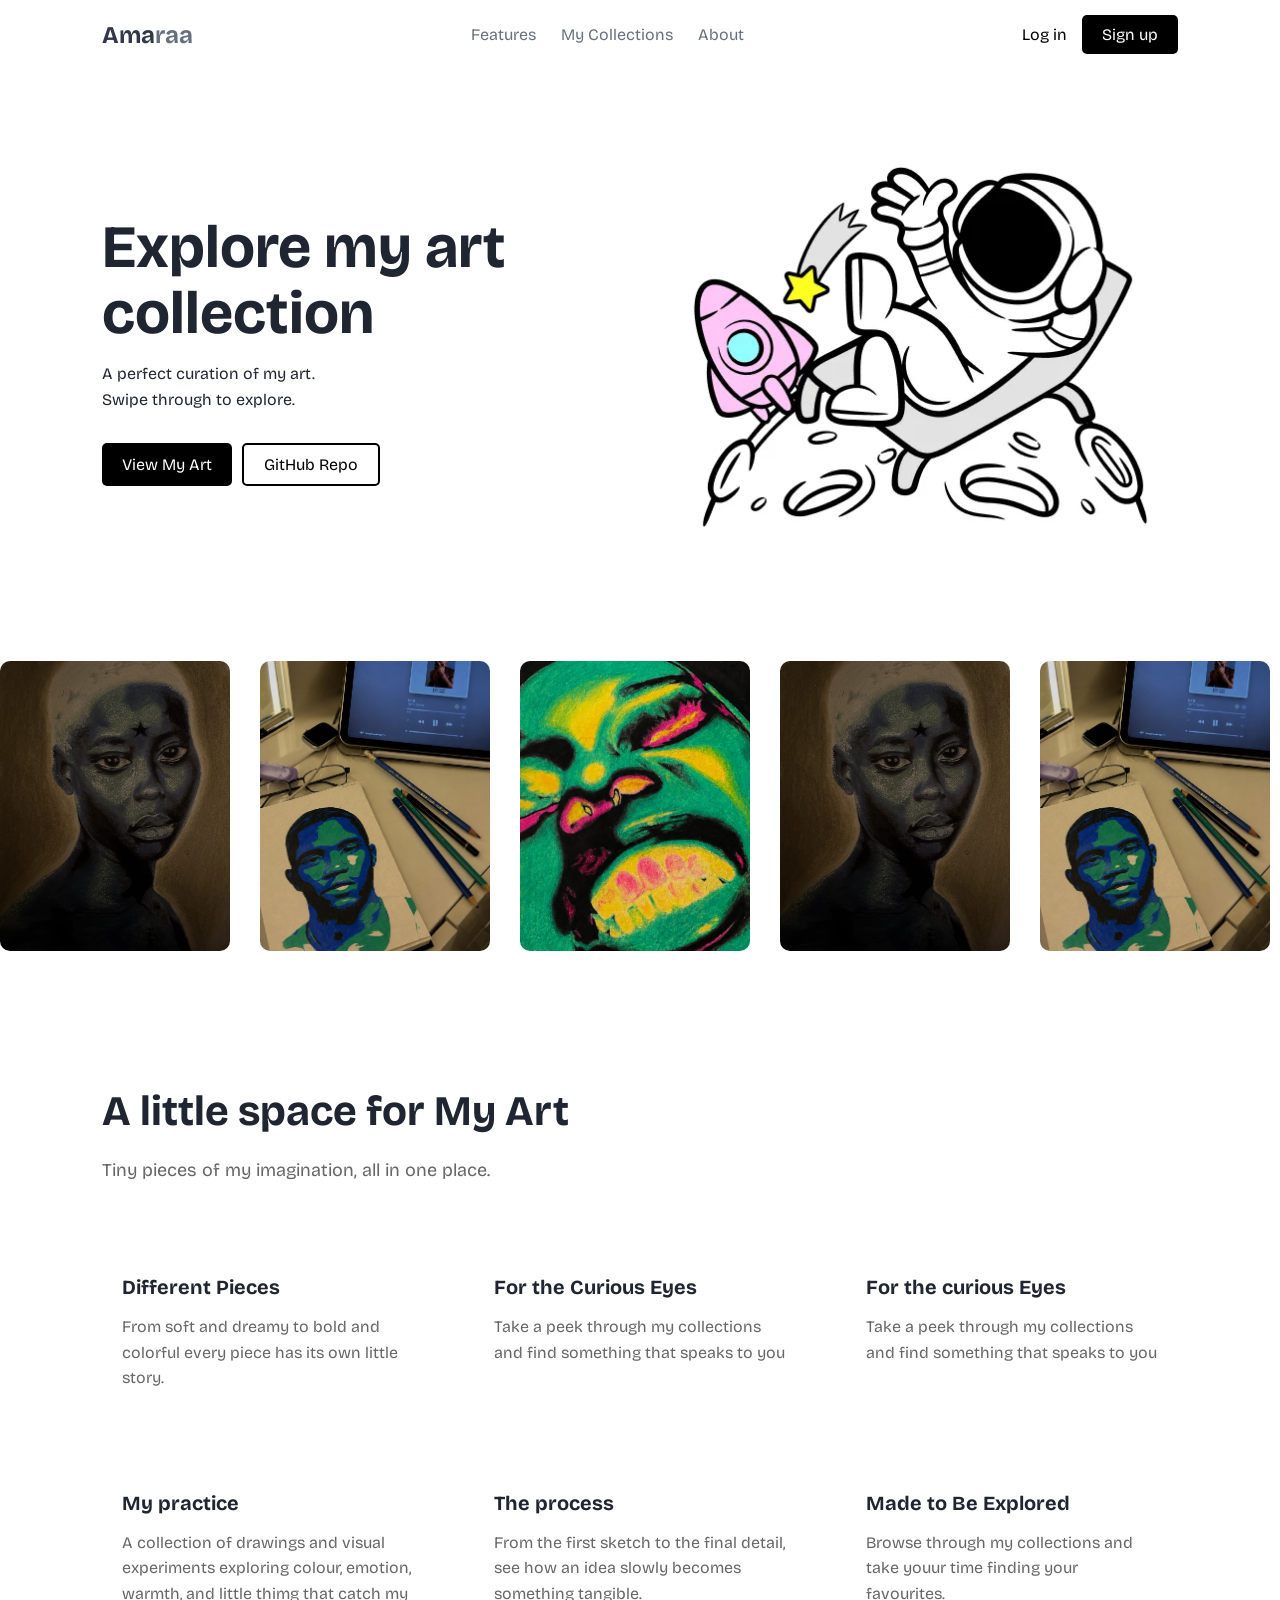
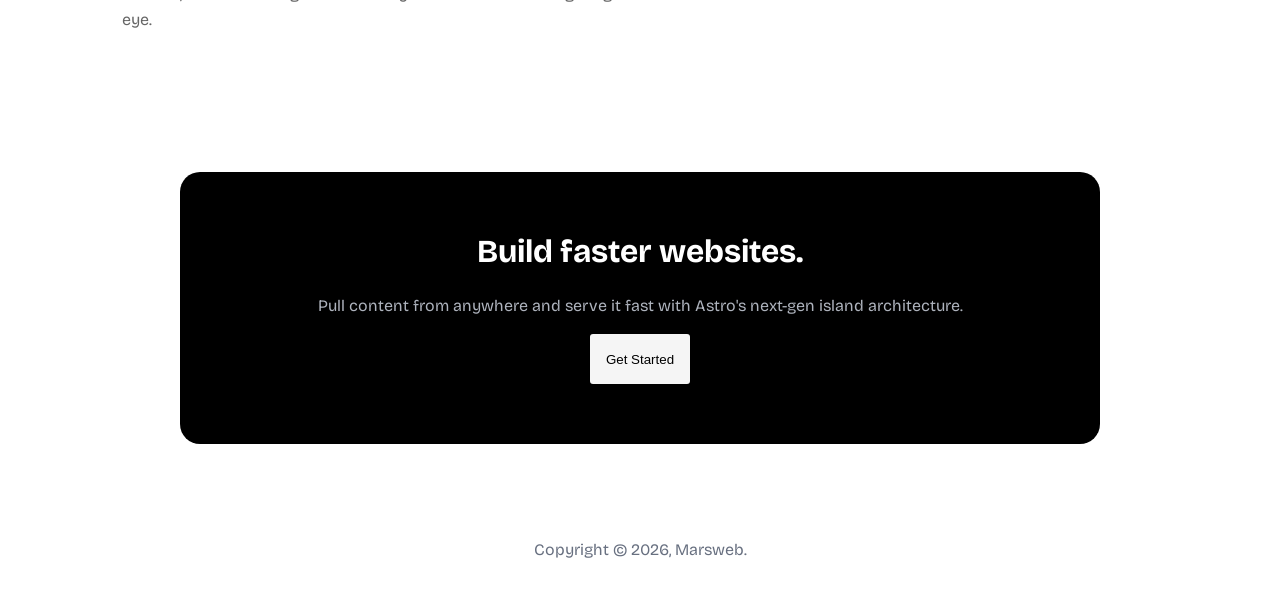
==== commit a90b8ec3: "made some tweaks" ====
--- a/index.html
+++ b/index.html
@@ -168,13 +168,11 @@
         <div class="features-header">
 
             <h1>
-                Everything you need to start a website
+                A little space for My Art
             </h1>
 
             <p>
-                Astro comes batteries included.
-                It takes the best parts of state-of-the-art tools
-                and adds its own innovations.
+                Tiny pieces of my imagination, all in one place.
             </p>
 
         </div>
@@ -186,82 +184,76 @@
             <div class="feature-card">
 
                 <h3>
-                    Bring Your Own Framework
-                </h3>
-
-                <p>
-                    Build your site using React, Svelte, Vue, Preact,
-                    web components, or just plain ol' HTML + JavaScript.
-                </p>
-
-            </div>
-
-
-            <div class="feature-card">
-
-                <h3>
-                    Broad Integration
-                </h3>
-
-                <p>
-                    Astro supports TypeScript, Scoped CSS, CSS Modules,
-                    Sass, Tailwind, Markdown, MDX, and any other npm packages.
-                </p>
-
-            </div>
-
-
-            <div class="feature-card">
-
-                <h3>
-                    100% Static HTML, No JS
-                </h3>
-
-                <p>
-                    Astro renders your entire page to static HTML,
-                    removing all JavaScript from your final build by default.
-                </p>
-
-            </div>
-
-
-            <div class="feature-card">
-
-                <h3>
-                    SEO Enabled
-                </h3>
-
-                <p>
-                    Automatic sitemaps, RSS feeds, pagination and collections
-                    take the pain out of SEO and syndication. It just works!
-                </p>
-
-            </div>
-
-
-            <div class="feature-card">
-
-                <h3>
-                    SEO Enabled
-                </h3>
-
-                <p>
-                    Automatic sitemaps, RSS feeds, pagination and collections
-                    take the pain out of SEO and syndication. It just works!
-                </p>
-
-            </div>
-
-
-            <div class="feature-card">
-
-                <h3>
-                    SEO Enabled
-                </h3>
-
-                <p>
-                    Automatic sitemaps, RSS feeds, pagination and collections
-                    take the pain out of SEO and syndication. It just works!
+                    Different Pieces
+                </h3>
+
+                <p>
+                    From soft and dreamy to bold and colorful every piece has its own little story.
+                </p>
+
+            </div>
+
+
+            <div class="feature-card">
+
+                <h3>
+                    For the Curious Eyes
+                </h3>
+
+                <p>
+                    Take a peek through my collections and find something that speaks to you
+                </p>
+
+            </div>
+
+
+            <div class="feature-card">
+
+                <h3>
+                    For the curious Eyes
+                </h3>
+
+                <p>
+                    Take a peek through my collections and find something that speaks to you
+                </p>
+
+            </div>
+
+
+            <div class="feature-card">
+
+                <h3>
+                    My practice
+                </h3>
+
+                <p>
+                    A collection of drawings and visual experiments exploring colour, emotion, warmth, and little thimg that catch my eye.
+                </p>
+
+            </div>
+
+
+            <div class="feature-card">
+
+                <h3>
+                    The process
+                </h3>
+
+                <p>
+                    From the first sketch to the final detail, see how an idea slowly becomes something tangible.
+                </p>
+
+            </div>
+
+
+            <div class="feature-card">
+
+                <h3>
+                    Made to Be Explored
+                </h3>
+
+                <p>
+                    Browse through my collections and take youur time finding your favourites.
                 </p>
 
             </div>
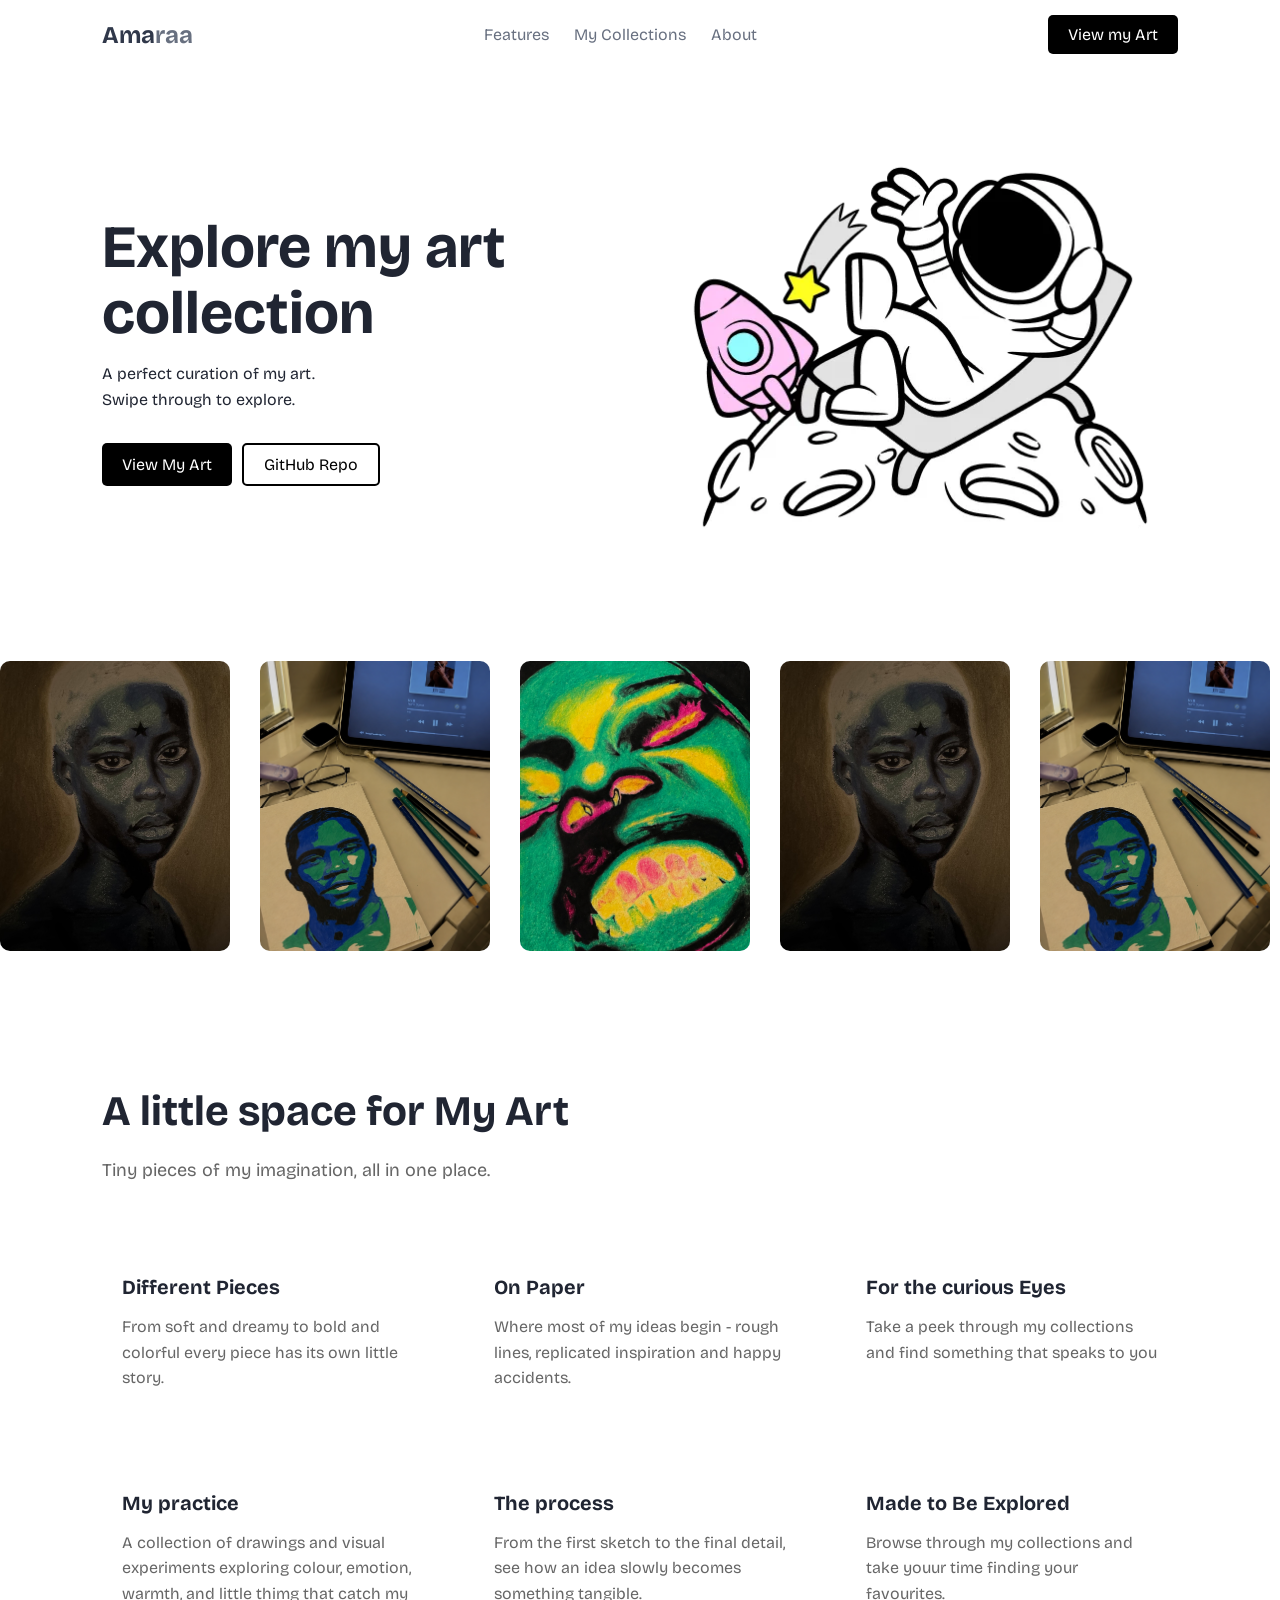
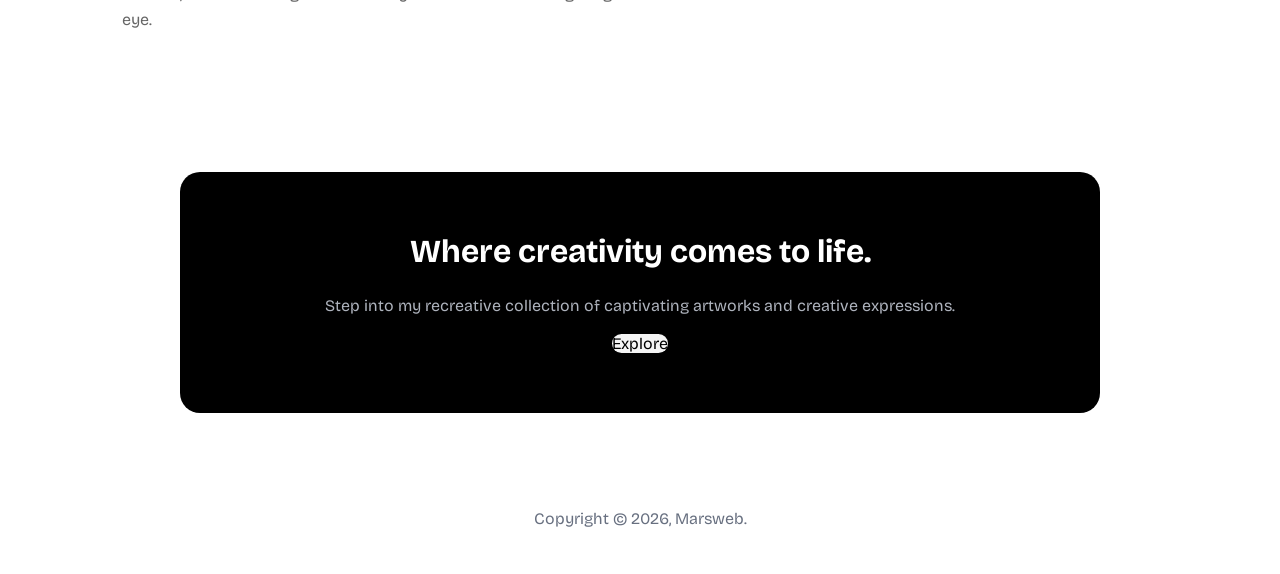
==== commit af9aacf9: "finishing1" ====
--- a/index.html
+++ b/index.html
@@ -11,6 +11,8 @@
 
     <link rel="preconnect" href="https://fonts.googleapis.com">
     <link rel="preconnect" href="https://fonts.gstatic.com" crossorigin>
+
+    <link rel="link" href="https://github.com/Amara-charles">
 
     <link
         href="https://fonts.googleapis.com/css2?family=Bricolage+Grotesque:opsz,wght@12..96,200..800&display=swap"
@@ -67,12 +69,8 @@
 
         <div class="Buttons">
 
-            <a href="#" class="login">
-                Log in
-            </a>
-
-            <a href="#" class="Signup">
-                Sign up
+            <a href="collections.html" class="Signup">
+                View my Art
             </a>
 
         </div>
@@ -100,11 +98,11 @@
 
             <div class="secondbutton">
 
-                <a href="#" class="Download">
+                <a href="collections.html" class="Download">
                     View My Art
                 </a>
 
-                <a href="#" class="GitHub">
+                <a href="https://github.com/Amara-charles" class="GitHub">
                     GitHub Repo
                 </a>
 
@@ -197,7 +195,20 @@
             <div class="feature-card">
 
                 <h3>
-                    For the Curious Eyes
+                    On Paper
+                </h3>
+
+                <p>
+                    Where most of my ideas begin - rough lines, replicated inspiration and happy accidents.
+                </p>
+
+            </div>
+
+
+            <div class="feature-card">
+
+                <h3>
+                    For the curious Eyes
                 </h3>
 
                 <p>
@@ -210,19 +221,6 @@
             <div class="feature-card">
 
                 <h3>
-                    For the curious Eyes
-                </h3>
-
-                <p>
-                    Take a peek through my collections and find something that speaks to you
-                </p>
-
-            </div>
-
-
-            <div class="feature-card">
-
-                <h3>
                     My practice
                 </h3>
 
@@ -271,20 +269,16 @@
         <div class="fourth">
 
             <h1>
-                Build faster websites.
+                Where creativity comes to life.
             </h1>
 
             <p class="p">
-                Pull content from anywhere and serve it fast
-                with Astro's next-gen island architecture.
+                Step into my recreative collection of captivating artworks and creative expressions.
             </p>
 
 
             <div class="button4">
-
-                <button>
-                    Get Started
-                </button>
+                <a href="collections.html" class="button4"> Explore </a></button>
 
             </div>
 
--- a/style.css
+++ b/style.css
@@ -359,20 +359,22 @@
 }
 
 
-.button4 button {
+.button4 a {
     background-color: whitesmoke;
 
     color: black;
 
-    height: 50px;
+    height: 90px;
 
     width: 100px;
 
     border: none;
 
-    border-radius: 3px;
+    border-radius: 10px;
 
     cursor: pointer;
+
+    text-decoration: none;
 }
 
 
